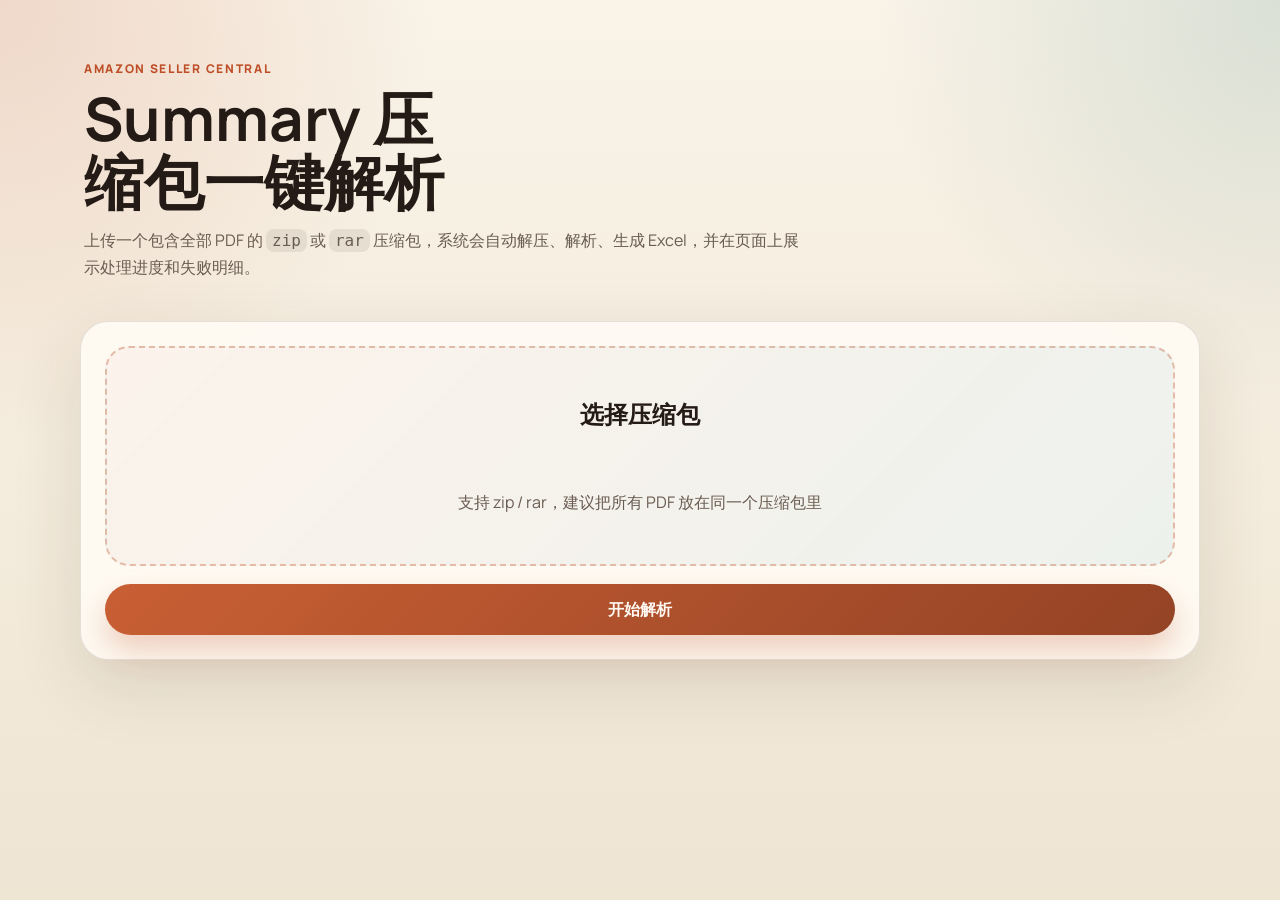
==== templates/index.html @ 21bc9cac "feat: add web upload app for amazon summary pdf" ====
<!DOCTYPE html>
<html lang="zh-CN">
<head>
  <meta charset="UTF-8">
  <meta name="viewport" content="width=device-width, initial-scale=1.0">
  <title>Amazon Summary 解析</title>
  <link rel="preconnect" href="https://fonts.googleapis.com">
  <link rel="preconnect" href="https://fonts.gstatic.com" crossorigin>
  <link href="https://fonts.googleapis.com/css2?family=Manrope:wght@400;500;700;800&display=swap" rel="stylesheet">
  <link rel="stylesheet" href="/static/style.css">
</head>
<body>
  <main class="page">
    <section class="hero">
      <p class="eyebrow">Amazon Seller Central</p>
      <h1>Summary 压缩包一键解析</h1>
      <p class="intro">上传一个包含全部 PDF 的 <code>zip</code> 或 <code>rar</code> 压缩包，系统会自动解压、解析、生成 Excel，并在页面上展示处理进度和失败明细。</p>
    </section>

    <section class="panel">
      <form id="upload-form" class="upload-form">
        <label class="upload-box" for="archive">
          <input id="archive" name="archive" type="file" accept=".zip,.rar" required>
          <span class="upload-title">选择压缩包</span>
          <span class="upload-subtitle">支持 zip / rar，建议把所有 PDF 放在同一个压缩包里</span>
        </label>
        <button id="submit-btn" class="submit-btn" type="submit">开始解析</button>
      </form>
    </section>

    <section id="status-panel" class="panel hidden">
      <div class="status-header">
        <div>
          <p class="eyebrow">处理进度</p>
          <h2 id="status-title">等待开始</h2>
          <p id="status-message" class="status-message"></p>
        </div>
        <div id="badge" class="badge">待处理</div>
      </div>

      <div class="progress-wrap">
        <div class="progress-track">
          <div id="progress-bar" class="progress-bar"></div>
        </div>
        <div id="progress-text" class="progress-text">0 / 0</div>
      </div>

      <div class="stats-grid">
        <article class="stat-card">
          <span>总文件数</span>
          <strong id="total-files">0</strong>
        </article>
        <article class="stat-card">
          <span>成功文件数</span>
          <strong id="success-count">0</strong>
        </article>
        <article class="stat-card">
          <span>失败文件数</span>
          <strong id="failure-count">0</strong>
        </article>
        <article class="stat-card">
          <span>输出数据行</span>
          <strong id="total-rows">0</strong>
        </article>
      </div>

      <div class="current-file-box">
        <span>当前文件</span>
        <strong id="current-file">-</strong>
      </div>

      <div id="download-wrap" class="download-wrap hidden">
        <a id="download-link" class="download-btn" href="#">下载 Excel</a>
      </div>
    </section>

    <section id="errors-panel" class="panel hidden">
      <div class="section-head">
        <div>
          <p class="eyebrow">失败详情</p>
          <h2>错误列表</h2>
        </div>
      </div>
      <div class="table-wrap">
        <table>
          <thead>
            <tr>
              <th>文件名</th>
              <th>阶段</th>
              <th>原因</th>
            </tr>
          </thead>
          <tbody id="errors-body"></tbody>
        </table>
      </div>
    </section>
  </main>

  <script>
    const form = document.getElementById('upload-form');
    const archiveInput = document.getElementById('archive');
    const submitBtn = document.getElementById('submit-btn');
    const statusPanel = document.getElementById('status-panel');
    const errorsPanel = document.getElementById('errors-panel');
    const statusTitle = document.getElementById('status-title');
    const statusMessage = document.getElementById('status-message');
    const badge = document.getElementById('badge');
    const progressBar = document.getElementById('progress-bar');
    const progressText = document.getElementById('progress-text');
    const totalFiles = document.getElementById('total-files');
    const successCount = document.getElementById('success-count');
    const failureCount = document.getElementById('failure-count');
    const totalRows = document.getElementById('total-rows');
    const currentFile = document.getElementById('current-file');
    const errorsBody = document.getElementById('errors-body');
    const downloadWrap = document.getElementById('download-wrap');
    const downloadLink = document.getElementById('download-link');

    let timer = null;

    function setBadge(stage) {
      const stageMap = {
        queued: ['待处理', 'queued'],
        extracting: ['解压中', 'extracting'],
        processing: ['解析中', 'processing'],
        completed: ['已完成', 'completed'],
        failed: ['失败', 'failed'],
      };
      const [text, cls] = stageMap[stage] || ['处理中', 'processing'];
      badge.textContent = text;
      badge.className = `badge ${cls}`;
    }

    function renderErrors(errors) {
      if (!errors || errors.length === 0) {
        errorsPanel.classList.add('hidden');
        errorsBody.innerHTML = '';
        return;
      }

      errorsPanel.classList.remove('hidden');
      errorsBody.innerHTML = errors.map(item => `
        <tr>
          <td>${item['文件名'] || '-'}</td>
          <td>${item['阶段'] || '-'}</td>
          <td>${item['原因'] || '-'}</td>
        </tr>
      `).join('');
    }

    function renderJob(job) {
      statusPanel.classList.remove('hidden');
      statusTitle.textContent = {
        queued: '任务已创建',
        extracting: '正在解压压缩包',
        processing: '正在解析 PDF',
        completed: '解析完成',
        failed: '任务失败',
      }[job.stage] || '处理中';
      statusMessage.textContent = job.message || '';
      setBadge(job.stage);

      const processed = job.processed_files || 0;
      const total = job.total_files || 0;
      const percent = total > 0 ? Math.round((processed / total) * 100) : (job.stage === 'completed' ? 100 : 0);
      progressBar.style.width = `${percent}%`;
      progressText.textContent = `${processed} / ${total}`;
      totalFiles.textContent = total;
      successCount.textContent = job.success_count || 0;
      failureCount.textContent = job.failure_count || 0;
      totalRows.textContent = job.total_rows || 0;
      currentFile.textContent = job.current_file || '-';

      renderErrors(job.errors || []);

      if (job.stage === 'completed' && job.download_url) {
        downloadWrap.classList.remove('hidden');
        downloadLink.href = job.download_url;
      } else {
        downloadWrap.classList.add('hidden');
      }
    }

    async function pollJob(jobId) {
      if (timer) {
        clearTimeout(timer);
      }

      try {
        const response = await fetch(`/api/jobs/${jobId}`);
        const job = await response.json();
        if (!response.ok) {
          throw new Error(job.error || '获取任务状态失败');
        }

        renderJob(job);

        if (job.stage !== 'completed' && job.stage !== 'failed') {
          timer = setTimeout(() => pollJob(jobId), 1000);
        } else {
          submitBtn.disabled = false;
        }
      } catch (error) {
        statusPanel.classList.remove('hidden');
        statusTitle.textContent = '状态获取失败';
        statusMessage.textContent = error.message;
        setBadge('failed');
        submitBtn.disabled = false;
      }
    }

    form.addEventListener('submit', async (event) => {
      event.preventDefault();

      if (!archiveInput.files.length) {
        alert('请先选择压缩包');
        return;
      }

      submitBtn.disabled = true;
      downloadWrap.classList.add('hidden');
      errorsPanel.classList.add('hidden');
      errorsBody.innerHTML = '';
      renderJob({
        stage: 'queued',
        message: '文件上传中',
        total_files: 0,
        processed_files: 0,
        success_count: 0,
        failure_count: 0,
        total_rows: 0,
        current_file: '',
        errors: [],
      });

      const formData = new FormData();
      formData.append('archive', archiveInput.files[0]);

      try {
        const response = await fetch('/api/jobs', {
          method: 'POST',
          body: formData,
        });
        const payload = await response.json();
        if (!response.ok) {
          throw new Error(payload.error || '上传失败');
        }
        pollJob(payload.job_id);
      } catch (error) {
        submitBtn.disabled = false;
        statusTitle.textContent = '上传失败';
        statusMessage.textContent = error.message;
        setBadge('failed');
      }
    });
  </script>
</body>
</html>
---- static/style.css ----
:root {
  --bg: #f5efe4;
  --panel: rgba(255, 252, 245, 0.88);
  --panel-border: rgba(43, 37, 32, 0.12);
  --text: #241b16;
  --muted: #6a5c52;
  --accent: #bf4f28;
  --accent-2: #1d6b63;
  --danger: #ad2f45;
  --shadow: 0 24px 70px rgba(56, 38, 28, 0.12);
}

* {
  box-sizing: border-box;
}

body {
  margin: 0;
  min-height: 100vh;
  font-family: "Manrope", sans-serif;
  color: var(--text);
  background:
    radial-gradient(circle at top left, rgba(191, 79, 40, 0.16), transparent 28%),
    radial-gradient(circle at top right, rgba(29, 107, 99, 0.14), transparent 26%),
    linear-gradient(180deg, #f9f3e8 0%, #efe5d3 100%);
}

.page {
  width: min(1120px, calc(100% - 32px));
  margin: 0 auto;
  padding: 48px 0 64px;
}

.hero {
  padding: 12px 4px 22px;
}

.eyebrow {
  margin: 0 0 10px;
  color: var(--accent);
  font-size: 12px;
  font-weight: 800;
  letter-spacing: 0.14em;
  text-transform: uppercase;
}

h1,
h2 {
  margin: 0;
  line-height: 1.05;
}

h1 {
  font-size: clamp(34px, 5vw, 60px);
  max-width: 10ch;
}

h2 {
  font-size: clamp(26px, 3vw, 34px);
}

.intro,
.status-message {
  max-width: 720px;
  margin: 14px 0 0;
  color: var(--muted);
  font-size: 16px;
  line-height: 1.7;
}

.panel {
  margin-top: 18px;
  padding: 24px;
  border: 1px solid var(--panel-border);
  border-radius: 28px;
  background: var(--panel);
  backdrop-filter: blur(12px);
  box-shadow: var(--shadow);
}

.upload-form {
  display: grid;
  gap: 18px;
}

.upload-box {
  display: grid;
  place-items: center;
  min-height: 220px;
  padding: 24px;
  border: 2px dashed rgba(191, 79, 40, 0.34);
  border-radius: 24px;
  background:
    linear-gradient(135deg, rgba(191, 79, 40, 0.06), rgba(29, 107, 99, 0.08)),
    #fffdf8;
  text-align: center;
  cursor: pointer;
  transition: transform 0.2s ease, border-color 0.2s ease;
}

.upload-box:hover {
  transform: translateY(-2px);
  border-color: rgba(191, 79, 40, 0.7);
}

.upload-box input {
  display: none;
}

.upload-title {
  display: block;
  font-size: 24px;
  font-weight: 800;
}

.upload-subtitle {
  display: block;
  margin-top: 10px;
  max-width: 420px;
  color: var(--muted);
  line-height: 1.6;
}

.submit-btn,
.download-btn {
  appearance: none;
  border: 0;
  border-radius: 999px;
  padding: 14px 22px;
  font: inherit;
  font-weight: 800;
  text-decoration: none;
  color: #fff9f4;
  background: linear-gradient(135deg, #c95f34, #944325);
  box-shadow: 0 16px 30px rgba(191, 79, 40, 0.25);
  cursor: pointer;
  transition: transform 0.2s ease, opacity 0.2s ease;
}

.submit-btn:hover,
.download-btn:hover {
  transform: translateY(-1px);
}

.submit-btn:disabled {
  opacity: 0.55;
  cursor: not-allowed;
}

.status-header,
.section-head {
  display: flex;
  align-items: flex-start;
  justify-content: space-between;
  gap: 16px;
}

.badge {
  padding: 9px 14px;
  border-radius: 999px;
  font-size: 13px;
  font-weight: 800;
  background: rgba(36, 27, 22, 0.08);
}

.badge.extracting,
.badge.processing {
  color: #794111;
  background: rgba(214, 161, 79, 0.18);
}

.badge.completed {
  color: #18554f;
  background: rgba(29, 107, 99, 0.16);
}

.badge.failed {
  color: #8d2439;
  background: rgba(173, 47, 69, 0.14);
}

.progress-wrap {
  margin-top: 20px;
}

.progress-track {
  overflow: hidden;
  height: 14px;
  border-radius: 999px;
  background: rgba(36, 27, 22, 0.08);
}

.progress-bar {
  width: 0;
  height: 100%;
  border-radius: inherit;
  background: linear-gradient(90deg, #bf4f28, #1d6b63);
  transition: width 0.35s ease;
}

.progress-text {
  margin-top: 10px;
  color: var(--muted);
  font-weight: 700;
}

.stats-grid {
  display: grid;
  grid-template-columns: repeat(4, minmax(0, 1fr));
  gap: 14px;
  margin-top: 22px;
}

.stat-card,
.current-file-box {
  padding: 18px;
  border-radius: 20px;
  background: rgba(255, 255, 255, 0.68);
  border: 1px solid rgba(43, 37, 32, 0.08);
}

.stat-card span,
.current-file-box span {
  display: block;
  color: var(--muted);
  font-size: 14px;
}

.stat-card strong,
.current-file-box strong {
  display: block;
  margin-top: 8px;
  font-size: 26px;
  line-height: 1.2;
}

.current-file-box {
  margin-top: 14px;
}

.download-wrap {
  margin-top: 22px;
}

.table-wrap {
  overflow: auto;
  margin-top: 18px;
  border-radius: 20px;
  border: 1px solid rgba(43, 37, 32, 0.08);
  background: rgba(255, 255, 255, 0.72);
}

table {
  width: 100%;
  border-collapse: collapse;
}

th,
td {
  padding: 14px 16px;
  text-align: left;
  border-bottom: 1px solid rgba(43, 37, 32, 0.08);
  vertical-align: top;
}

th {
  font-size: 13px;
  color: var(--muted);
  letter-spacing: 0.04em;
  text-transform: uppercase;
}

td {
  line-height: 1.6;
}

.hidden {
  display: none;
}

code {
  padding: 2px 6px;
  border-radius: 8px;
  background: rgba(36, 27, 22, 0.08);
}

@media (max-width: 860px) {
  .stats-grid {
    grid-template-columns: repeat(2, minmax(0, 1fr));
  }
}

@media (max-width: 640px) {
  .page {
    width: min(100% - 20px, 1120px);
    padding-top: 28px;
  }

  .panel {
    padding: 18px;
    border-radius: 22px;
  }

  .status-header,
  .section-head {
    flex-direction: column;
  }

  .stats-grid {
    grid-template-columns: 1fr;
  }
}
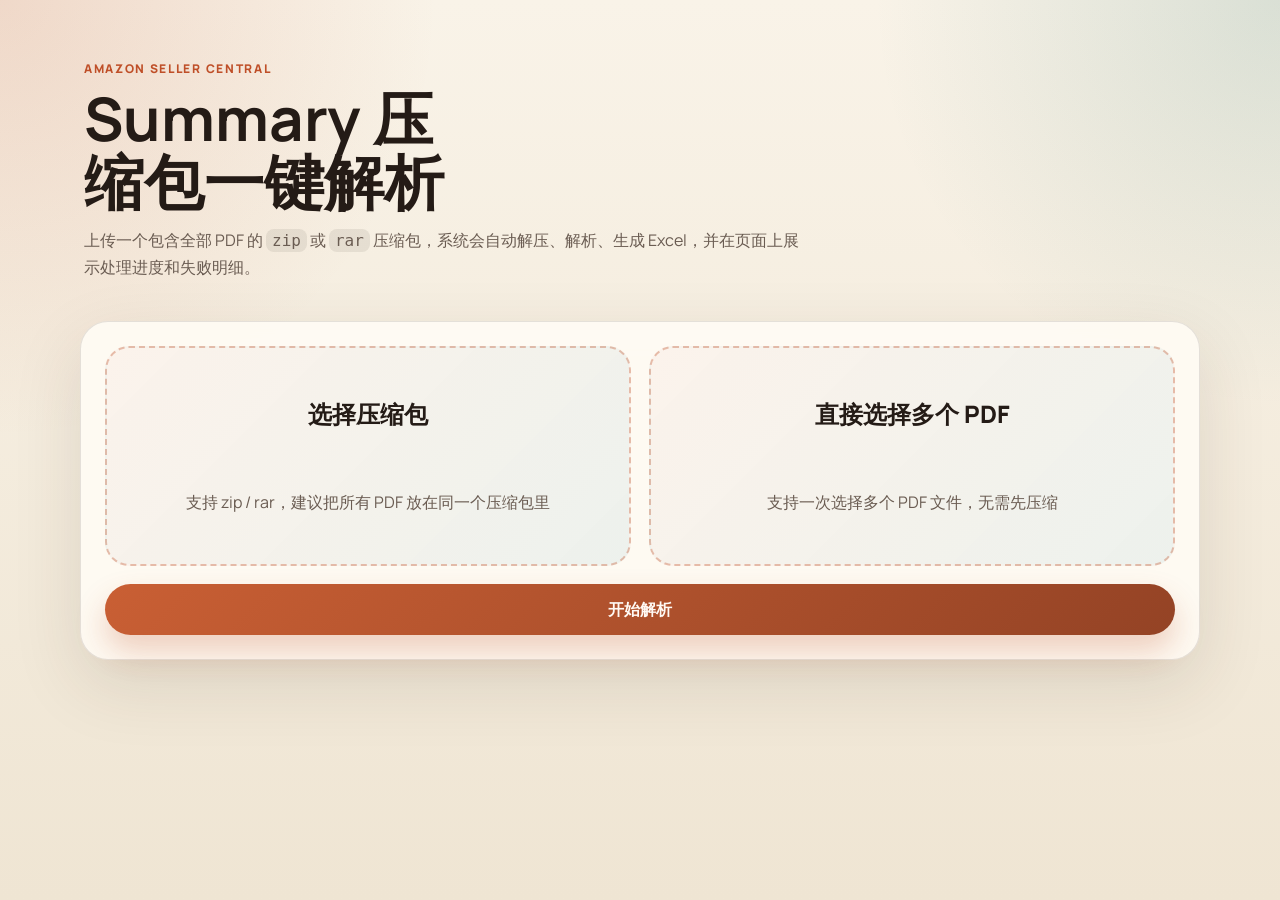
==== commit 9829f949: "feat: support multi-pdf direct uploads" ====
--- a/templates/index.html
+++ b/templates/index.html
@@ -19,11 +19,30 @@
 
     <section class="panel">
       <form id="upload-form" class="upload-form">
-        <label class="upload-box" for="archive">
-          <input id="archive" name="archive" type="file" accept=".zip,.rar" required>
-          <span class="upload-title">选择压缩包</span>
-          <span class="upload-subtitle">支持 zip / rar，建议把所有 PDF 放在同一个压缩包里</span>
-        </label>
+        <div class="upload-grid">
+          <label id="upload-box" class="upload-box" for="archive">
+            <input id="archive" name="archive" type="file" accept=".zip,.rar">
+            <span id="upload-title" class="upload-title">选择压缩包</span>
+            <span id="upload-subtitle" class="upload-subtitle">支持 zip / rar，建议把所有 PDF 放在同一个压缩包里</span>
+          </label>
+
+          <label id="pdf-upload-box" class="upload-box" for="pdf-files">
+            <input id="pdf-files" name="pdf_files" type="file" accept=".pdf" multiple>
+            <span id="pdf-upload-title" class="upload-title">直接选择多个 PDF</span>
+            <span id="pdf-upload-subtitle" class="upload-subtitle">支持一次选择多个 PDF 文件，无需先压缩</span>
+          </label>
+        </div>
+
+        <div id="selected-file" class="selected-file hidden">
+          <span>已选择压缩包</span>
+          <strong id="selected-file-name">-</strong>
+          <small id="selected-file-meta">-</small>
+        </div>
+        <div id="selected-pdfs" class="selected-file hidden">
+          <span>已选择 PDF 文件</span>
+          <strong id="selected-pdfs-name">-</strong>
+          <small id="selected-pdfs-meta">-</small>
+        </div>
         <button id="submit-btn" class="submit-btn" type="submit">开始解析</button>
       </form>
     </section>
@@ -59,9 +78,17 @@
           <strong id="failure-count">0</strong>
         </article>
         <article class="stat-card">
+          <span>已跳过文件数</span>
+          <strong id="skipped-count">0</strong>
+        </article>
+        <article class="stat-card">
           <span>输出数据行</span>
           <strong id="total-rows">0</strong>
         </article>
+      </div>
+
+      <div class="scope-note">
+        `MX` 和 `BR` 站点数据不在当前统计范围内，系统会自动跳过，不计入失败。
       </div>
 
       <div class="current-file-box">
@@ -94,12 +121,35 @@
         </table>
       </div>
     </section>
+
+    <section id="history-panel" class="panel hidden">
+      <div class="section-head">
+        <div>
+          <p class="eyebrow">最近任务</p>
+          <h2>任务历史</h2>
+        </div>
+      </div>
+      <div id="history-list" class="history-list"></div>
+    </section>
   </main>
 
   <script>
     const form = document.getElementById('upload-form');
     const archiveInput = document.getElementById('archive');
+    const pdfFilesInput = document.getElementById('pdf-files');
+    const uploadBox = document.getElementById('upload-box');
+    const uploadTitle = document.getElementById('upload-title');
+    const uploadSubtitle = document.getElementById('upload-subtitle');
+    const pdfUploadBox = document.getElementById('pdf-upload-box');
+    const pdfUploadTitle = document.getElementById('pdf-upload-title');
+    const pdfUploadSubtitle = document.getElementById('pdf-upload-subtitle');
     const submitBtn = document.getElementById('submit-btn');
+    const selectedFile = document.getElementById('selected-file');
+    const selectedFileName = document.getElementById('selected-file-name');
+    const selectedFileMeta = document.getElementById('selected-file-meta');
+    const selectedPdfs = document.getElementById('selected-pdfs');
+    const selectedPdfsName = document.getElementById('selected-pdfs-name');
+    const selectedPdfsMeta = document.getElementById('selected-pdfs-meta');
     const statusPanel = document.getElementById('status-panel');
     const errorsPanel = document.getElementById('errors-panel');
     const statusTitle = document.getElementById('status-title');
@@ -110,13 +160,103 @@
     const totalFiles = document.getElementById('total-files');
     const successCount = document.getElementById('success-count');
     const failureCount = document.getElementById('failure-count');
+    const skippedCount = document.getElementById('skipped-count');
     const totalRows = document.getElementById('total-rows');
     const currentFile = document.getElementById('current-file');
     const errorsBody = document.getElementById('errors-body');
     const downloadWrap = document.getElementById('download-wrap');
     const downloadLink = document.getElementById('download-link');
+    const historyPanel = document.getElementById('history-panel');
+    const historyList = document.getElementById('history-list');
+    const JOB_STORAGE_KEY = 'summaryAmazonPdfCurrentJobId';
 
     let timer = null;
+    let currentJobId = null;
+
+    function formatSize(size) {
+      if (!size && size !== 0) return '-';
+      if (size < 1024) return `${size} B`;
+      if (size < 1024 * 1024) return `${(size / 1024).toFixed(1)} KB`;
+      if (size < 1024 * 1024 * 1024) return `${(size / 1024 / 1024).toFixed(1)} MB`;
+      return `${(size / 1024 / 1024 / 1024).toFixed(1)} GB`;
+    }
+
+    function renderSelectedFile(file) {
+      if (!file) {
+        selectedFile.classList.add('hidden');
+        uploadBox.classList.remove('has-file');
+        uploadTitle.textContent = '选择压缩包';
+        uploadSubtitle.textContent = '支持 zip / rar，建议把所有 PDF 放在同一个压缩包里';
+        return;
+      }
+
+      selectedFile.classList.remove('hidden');
+      uploadBox.classList.add('has-file');
+      uploadTitle.textContent = '压缩包已选中';
+      uploadSubtitle.textContent = '确认无误后点击下方“开始解析”即可上传处理';
+      selectedFileName.textContent = file.name;
+      selectedFileMeta.textContent = `${formatSize(file.size)} · ${file.type || 'archive file'}`;
+    }
+
+    function renderSelectedPdfs(files) {
+      if (!files || files.length === 0) {
+        selectedPdfs.classList.add('hidden');
+        pdfUploadBox.classList.remove('has-file');
+        pdfUploadTitle.textContent = '直接选择多个 PDF';
+        pdfUploadSubtitle.textContent = '支持一次选择多个 PDF 文件，无需先压缩';
+        return;
+      }
+
+      const totalSize = files.reduce((sum, file) => sum + (file.size || 0), 0);
+      selectedPdfs.classList.remove('hidden');
+      pdfUploadBox.classList.add('has-file');
+      pdfUploadTitle.textContent = 'PDF 文件已选中';
+      pdfUploadSubtitle.textContent = '确认无误后点击下方“开始解析”即可上传处理';
+      selectedPdfsName.textContent = `共 ${files.length} 个 PDF 文件`;
+      selectedPdfsMeta.textContent = `${formatSize(totalSize)} · ${files.slice(0, 3).map(file => file.name).join('，')}${files.length > 3 ? ' 等' : ''}`;
+    }
+
+    function saveCurrentJobId(jobId) {
+      currentJobId = jobId || null;
+      if (jobId) {
+        localStorage.setItem(JOB_STORAGE_KEY, jobId);
+        const url = new URL(window.location.href);
+        url.searchParams.set('job', jobId);
+        window.history.replaceState({}, '', url);
+      } else {
+        localStorage.removeItem(JOB_STORAGE_KEY);
+        const url = new URL(window.location.href);
+        url.searchParams.delete('job');
+        window.history.replaceState({}, '', url);
+      }
+    }
+
+    function loadSavedJobId() {
+      const url = new URL(window.location.href);
+      return url.searchParams.get('job') || localStorage.getItem(JOB_STORAGE_KEY) || '';
+    }
+
+    async function findLatestServerJob() {
+      try {
+        const response = await fetch('/api/jobs?limit=10');
+        const payload = await response.json();
+        if (!response.ok) {
+          return '';
+        }
+
+        const jobs = payload.jobs || [];
+        const activeJob = jobs.find(job => job.stage !== 'completed' && job.stage !== 'failed');
+        if (activeJob) {
+          return activeJob.job_id;
+        }
+        if (jobs.length > 0) {
+          return jobs[0].job_id;
+        }
+        return '';
+      } catch (error) {
+        return '';
+      }
+    }
 
     function setBadge(stage) {
       const stageMap = {
@@ -148,6 +288,78 @@
       `).join('');
     }
 
+    function formatTime(timestamp) {
+      if (!timestamp) return '-';
+      try {
+        return new Date(timestamp * 1000).toLocaleString('zh-CN', { hour12: false });
+      } catch (error) {
+        return '-';
+      }
+    }
+
+    function renderHistory(jobs) {
+      if (!jobs || jobs.length === 0) {
+        historyPanel.classList.add('hidden');
+        historyList.innerHTML = '';
+        return;
+      }
+
+      historyPanel.classList.remove('hidden');
+      historyList.innerHTML = jobs.map(job => {
+        const active = currentJobId === job.job_id ? 'active' : '';
+        return `
+          <button class="history-item ${active}" type="button" data-job-id="${job.job_id}">
+            <div class="history-main">
+              <strong>${job.filename || job.job_id}</strong>
+              <span>${formatTime(job.created_at)}</span>
+            </div>
+            <div class="history-meta">
+              <span>状态：${job.stage || '-'}</span>
+              <span>成功：${job.success_count || 0}</span>
+              <span>失败：${job.failure_count || 0}</span>
+              <span>跳过：${job.skipped_count || 0}</span>
+            </div>
+          </button>
+        `;
+      }).join('');
+
+      historyList.querySelectorAll('[data-job-id]').forEach((item) => {
+        item.addEventListener('click', () => {
+          const jobId = item.getAttribute('data-job-id');
+          if (!jobId) return;
+          submitBtn.disabled = true;
+          renderJob({
+            stage: 'queued',
+            message: '正在打开所选任务',
+            total_files: 0,
+            processed_files: 0,
+            success_count: 0,
+            failure_count: 0,
+            skipped_count: 0,
+            total_rows: 0,
+            current_file: '',
+            errors: [],
+          });
+          pollJob(jobId);
+        });
+      });
+    }
+
+    async function refreshHistory() {
+      try {
+        const response = await fetch('/api/jobs?limit=8');
+        const payload = await response.json();
+        if (!response.ok) {
+          return [];
+        }
+        const jobs = payload.jobs || [];
+        renderHistory(jobs);
+        return jobs;
+      } catch (error) {
+        return [];
+      }
+    }
+
     function renderJob(job) {
       statusPanel.classList.remove('hidden');
       statusTitle.textContent = {
@@ -168,6 +380,7 @@
       totalFiles.textContent = total;
       successCount.textContent = job.success_count || 0;
       failureCount.textContent = job.failure_count || 0;
+      skippedCount.textContent = job.skipped_count || 0;
       totalRows.textContent = job.total_rows || 0;
       currentFile.textContent = job.current_file || '-';
 
@@ -186,6 +399,8 @@
         clearTimeout(timer);
       }
 
+      saveCurrentJobId(jobId);
+
       try {
         const response = await fetch(`/api/jobs/${jobId}`);
         const job = await response.json();
@@ -194,11 +409,13 @@
         }
 
         renderJob(job);
+        refreshHistory();
 
         if (job.stage !== 'completed' && job.stage !== 'failed') {
           timer = setTimeout(() => pollJob(jobId), 1000);
         } else {
           submitBtn.disabled = false;
+          saveCurrentJobId(jobId);
         }
       } catch (error) {
         statusPanel.classList.remove('hidden');
@@ -206,14 +423,35 @@
         statusMessage.textContent = error.message;
         setBadge('failed');
         submitBtn.disabled = false;
-      }
-    }
+        if (String(error.message || '').includes('任务不存在')) {
+          saveCurrentJobId('');
+        }
+      }
+    }
+
+    archiveInput.addEventListener('change', () => {
+      const file = archiveInput.files && archiveInput.files[0];
+      if (file) {
+        pdfFilesInput.value = '';
+        renderSelectedPdfs([]);
+      }
+      renderSelectedFile(file || null);
+    });
+
+    pdfFilesInput.addEventListener('change', () => {
+      const files = Array.from(pdfFilesInput.files || []);
+      if (files.length > 0) {
+        archiveInput.value = '';
+        renderSelectedFile(null);
+      }
+      renderSelectedPdfs(files);
+    });
 
     form.addEventListener('submit', async (event) => {
       event.preventDefault();
 
-      if (!archiveInput.files.length) {
-        alert('请先选择压缩包');
+      if (!archiveInput.files.length && !(pdfFilesInput.files && pdfFilesInput.files.length)) {
+        alert('请先选择 zip/rar 压缩包，或直接选择多个 PDF 文件');
         return;
       }
 
@@ -228,13 +466,20 @@
         processed_files: 0,
         success_count: 0,
         failure_count: 0,
+        skipped_count: 0,
         total_rows: 0,
         current_file: '',
         errors: [],
       });
 
       const formData = new FormData();
-      formData.append('archive', archiveInput.files[0]);
+      if (archiveInput.files.length) {
+        formData.append('archive', archiveInput.files[0]);
+      } else {
+        Array.from(pdfFilesInput.files || []).forEach((file) => {
+          formData.append('pdf_files', file);
+        });
+      }
 
       try {
         const response = await fetch('/api/jobs', {
@@ -245,6 +490,8 @@
         if (!response.ok) {
           throw new Error(payload.error || '上传失败');
         }
+        saveCurrentJobId(payload.job_id);
+        refreshHistory();
         pollJob(payload.job_id);
       } catch (error) {
         submitBtn.disabled = false;
@@ -253,6 +500,35 @@
         setBadge('failed');
       }
     });
+
+    window.addEventListener('load', async () => {
+      const jobs = await refreshHistory();
+      let savedJobId = loadSavedJobId();
+      if (!savedJobId) {
+        savedJobId = (jobs.find(job => job.stage !== 'completed' && job.stage !== 'failed') || jobs[0] || {}).job_id || '';
+      }
+      if (!savedJobId) {
+        savedJobId = await findLatestServerJob();
+      }
+      if (!savedJobId) {
+        return;
+      }
+
+      submitBtn.disabled = true;
+      renderJob({
+        stage: 'queued',
+        message: '正在恢复最近任务状态',
+        total_files: 0,
+        processed_files: 0,
+        success_count: 0,
+        failure_count: 0,
+        skipped_count: 0,
+        total_rows: 0,
+        current_file: '',
+        errors: [],
+      });
+      pollJob(savedJobId);
+    });
   </script>
 </body>
 </html>
--- a/static/style.css
+++ b/static/style.css
@@ -80,6 +80,12 @@
 
 .upload-form {
   display: grid;
+  gap: 18px;
+}
+
+.upload-grid {
+  display: grid;
+  grid-template-columns: repeat(2, minmax(0, 1fr));
   gap: 18px;
 }
 
@@ -103,6 +109,13 @@
   border-color: rgba(191, 79, 40, 0.7);
 }
 
+.upload-box.has-file {
+  border-color: rgba(29, 107, 99, 0.6);
+  background:
+    linear-gradient(135deg, rgba(29, 107, 99, 0.12), rgba(191, 79, 40, 0.08)),
+    #fffdf8;
+}
+
 .upload-box input {
   display: none;
 }
@@ -119,6 +132,34 @@
   max-width: 420px;
   color: var(--muted);
   line-height: 1.6;
+}
+
+.selected-file {
+  padding: 16px 18px;
+  border-radius: 18px;
+  border: 1px solid rgba(29, 107, 99, 0.16);
+  background: rgba(29, 107, 99, 0.08);
+}
+
+.selected-file span {
+  display: block;
+  color: var(--muted);
+  font-size: 13px;
+}
+
+.selected-file strong {
+  display: block;
+  margin-top: 6px;
+  font-size: 18px;
+  line-height: 1.4;
+  word-break: break-word;
+}
+
+.selected-file small {
+  display: block;
+  margin-top: 4px;
+  color: var(--muted);
+  font-size: 13px;
 }
 
 .submit-btn,
@@ -238,6 +279,16 @@
   margin-top: 14px;
 }
 
+.scope-note {
+  margin-top: 14px;
+  padding: 14px 16px;
+  border-radius: 16px;
+  border: 1px solid rgba(29, 107, 99, 0.14);
+  background: rgba(29, 107, 99, 0.08);
+  color: var(--muted);
+  line-height: 1.6;
+}
+
 .download-wrap {
   margin-top: 22px;
 }
@@ -250,6 +301,56 @@
   background: rgba(255, 255, 255, 0.72);
 }
 
+.history-list {
+  display: grid;
+  gap: 12px;
+  margin-top: 18px;
+}
+
+.history-item {
+  width: 100%;
+  padding: 16px 18px;
+  border: 1px solid rgba(43, 37, 32, 0.08);
+  border-radius: 18px;
+  background: rgba(255, 255, 255, 0.76);
+  text-align: left;
+  cursor: pointer;
+  transition: transform 0.2s ease, border-color 0.2s ease;
+}
+
+.history-item:hover {
+  transform: translateY(-1px);
+  border-color: rgba(29, 107, 99, 0.35);
+}
+
+.history-item.active {
+  border-color: rgba(191, 79, 40, 0.45);
+  background: rgba(191, 79, 40, 0.08);
+}
+
+.history-main,
+.history-meta {
+  display: flex;
+  align-items: center;
+  justify-content: space-between;
+  gap: 12px;
+  flex-wrap: wrap;
+}
+
+.history-main strong {
+  font-size: 16px;
+}
+
+.history-main span,
+.history-meta span {
+  color: var(--muted);
+  font-size: 13px;
+}
+
+.history-meta {
+  margin-top: 8px;
+}
+
 table {
   width: 100%;
   border-collapse: collapse;
@@ -288,6 +389,10 @@
   .stats-grid {
     grid-template-columns: repeat(2, minmax(0, 1fr));
   }
+
+  .upload-grid {
+    grid-template-columns: 1fr;
+  }
 }
 
 @media (max-width: 640px) {
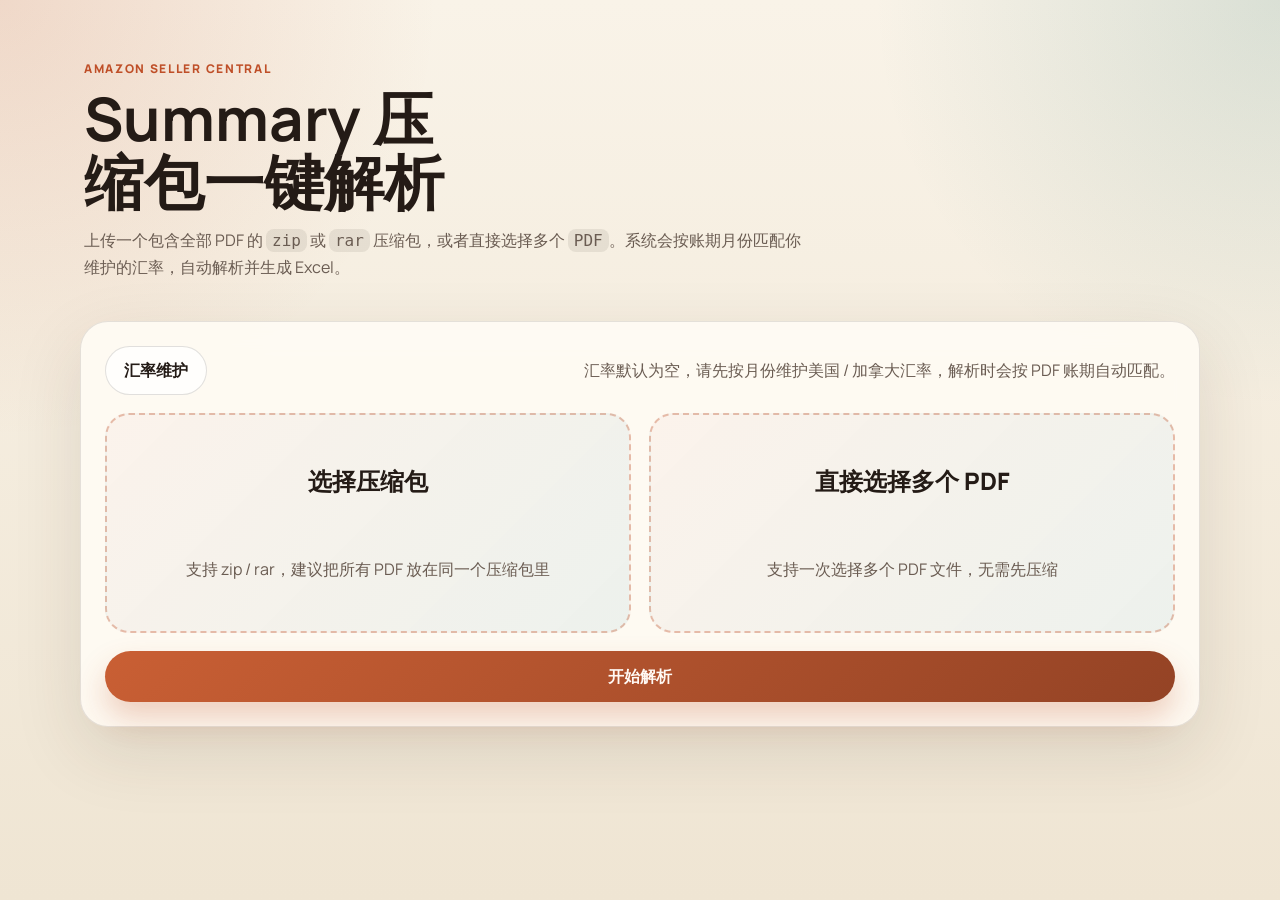
==== commit 1750cb29: "feat: add monthly exchange rate management" ====
--- a/templates/index.html
+++ b/templates/index.html
@@ -14,11 +14,34 @@
     <section class="hero">
       <p class="eyebrow">Amazon Seller Central</p>
       <h1>Summary 压缩包一键解析</h1>
-      <p class="intro">上传一个包含全部 PDF 的 <code>zip</code> 或 <code>rar</code> 压缩包，系统会自动解压、解析、生成 Excel，并在页面上展示处理进度和失败明细。</p>
+      <p class="intro">上传一个包含全部 PDF 的 <code>zip</code> 或 <code>rar</code> 压缩包，或者直接选择多个 <code>PDF</code>。系统会按账期月份匹配你维护的汇率，自动解析并生成 Excel。</p>
     </section>
 
     <section class="panel">
       <form id="upload-form" class="upload-form">
+        <div class="toolbar">
+          <button id="rates-toggle-btn" class="ghost-btn" type="button">汇率维护</button>
+          <p class="toolbar-note">汇率默认为空，请先按月份维护美国 / 加拿大汇率，解析时会按 PDF 账期自动匹配。</p>
+        </div>
+
+        <section id="rates-panel" class="rates-panel hidden">
+          <div class="section-head">
+            <div>
+              <p class="eyebrow">汇率配置</p>
+              <h2>按月份维护</h2>
+            </div>
+          </div>
+          <div class="rates-help">
+            每条配置对应一个月份和一个站点。系统会根据 PDF 识别出的账期月份，自动匹配对应汇率。
+          </div>
+          <div id="rates-list" class="rates-list"></div>
+          <div class="rates-actions">
+            <button id="add-rate-row-btn" class="ghost-btn" type="button">新增一行</button>
+            <button id="save-rates-btn" class="submit-btn secondary" type="button">同步汇率</button>
+          </div>
+          <p id="rates-status" class="rates-status"></p>
+        </section>
+
         <div class="upload-grid">
           <label id="upload-box" class="upload-box" for="archive">
             <input id="archive" name="archive" type="file" accept=".zip,.rar">
@@ -143,6 +166,12 @@
     const pdfUploadBox = document.getElementById('pdf-upload-box');
     const pdfUploadTitle = document.getElementById('pdf-upload-title');
     const pdfUploadSubtitle = document.getElementById('pdf-upload-subtitle');
+    const ratesToggleBtn = document.getElementById('rates-toggle-btn');
+    const ratesPanel = document.getElementById('rates-panel');
+    const ratesList = document.getElementById('rates-list');
+    const addRateRowBtn = document.getElementById('add-rate-row-btn');
+    const saveRatesBtn = document.getElementById('save-rates-btn');
+    const ratesStatus = document.getElementById('rates-status');
     const submitBtn = document.getElementById('submit-btn');
     const selectedFile = document.getElementById('selected-file');
     const selectedFileName = document.getElementById('selected-file-name');
@@ -169,9 +198,106 @@
     const historyPanel = document.getElementById('history-panel');
     const historyList = document.getElementById('history-list');
     const JOB_STORAGE_KEY = 'summaryAmazonPdfCurrentJobId';
+    const RATE_COUNTRIES = ['美国', '加拿大'];
 
     let timer = null;
     let currentJobId = null;
+    let exchangeRatesLoaded = false;
+
+    function createRateRow(entry = {}) {
+      const row = document.createElement('div');
+      row.className = 'rate-row';
+      row.innerHTML = `
+        <label>
+          <span>月份</span>
+          <input type="month" class="rate-month" value="${entry.month || ''}">
+        </label>
+        <label>
+          <span>站点</span>
+          <select class="rate-country">
+            <option value="">请选择站点</option>
+            ${RATE_COUNTRIES.map(country => `<option value="${country}" ${entry.country === country ? 'selected' : ''}>${country}</option>`).join('')}
+          </select>
+        </label>
+        <label>
+          <span>汇率</span>
+          <input type="number" class="rate-value" value="${entry.rate ?? ''}" step="0.000001" min="0" placeholder="例如 7.1234">
+        </label>
+        <button type="button" class="rate-remove-btn">删除</button>
+      `;
+      row.querySelector('.rate-remove-btn').addEventListener('click', () => {
+        row.remove();
+        if (!ratesList.children.length) {
+          ratesList.appendChild(createRateRow());
+        }
+      });
+      return row;
+    }
+
+    function renderRateRows(entries) {
+      ratesList.innerHTML = '';
+      if (!entries || entries.length === 0) {
+        ratesList.appendChild(createRateRow());
+        return;
+      }
+      entries.forEach((entry) => ratesList.appendChild(createRateRow(entry)));
+    }
+
+    function collectRateRows() {
+      return Array.from(ratesList.querySelectorAll('.rate-row')).map((row) => ({
+        month: row.querySelector('.rate-month').value,
+        country: row.querySelector('.rate-country').value,
+        rate: row.querySelector('.rate-value').value,
+      }));
+    }
+
+    function setRatesStatus(message = '', type = '') {
+      ratesStatus.textContent = message;
+      ratesStatus.className = `rates-status${type ? ` ${type}` : ''}`;
+    }
+
+    async function loadExchangeRates() {
+      try {
+        const response = await fetch('/api/exchange-rates');
+        const payload = await response.json();
+        if (!response.ok) {
+          throw new Error(payload.error || '获取汇率失败');
+        }
+        renderRateRows(payload.rates || []);
+        exchangeRatesLoaded = true;
+        setRatesStatus(payload.rates && payload.rates.length ? '已加载当前汇率配置' : '当前还没有维护汇率，请先填写后同步');
+      } catch (error) {
+        renderRateRows([]);
+        setRatesStatus(error.message, 'error');
+      }
+    }
+
+    async function saveExchangeRates() {
+      saveRatesBtn.disabled = true;
+      setRatesStatus('正在同步汇率...');
+      try {
+        const response = await fetch('/api/exchange-rates', {
+          method: 'POST',
+          headers: {
+            'Content-Type': 'application/json',
+          },
+          body: JSON.stringify({
+            rates: collectRateRows(),
+          }),
+        });
+        const payload = await response.json();
+        if (!response.ok) {
+          throw new Error(payload.error || '同步失败');
+        }
+        renderRateRows(payload.rates || []);
+        exchangeRatesLoaded = true;
+        setRatesStatus(`已同步 ${payload.rates ? payload.rates.length : 0} 条汇率配置`, 'success');
+      } catch (error) {
+        setRatesStatus(error.message, 'error');
+      } finally {
+        saveRatesBtn.disabled = false;
+      }
+    }
 
     function formatSize(size) {
       if (!size && size !== 0) return '-';
@@ -447,6 +573,19 @@
       renderSelectedPdfs(files);
     });
 
+    ratesToggleBtn.addEventListener('click', async () => {
+      ratesPanel.classList.toggle('hidden');
+      if (!ratesPanel.classList.contains('hidden') && !exchangeRatesLoaded) {
+        await loadExchangeRates();
+      }
+    });
+
+    addRateRowBtn.addEventListener('click', () => {
+      ratesList.appendChild(createRateRow());
+    });
+
+    saveRatesBtn.addEventListener('click', saveExchangeRates);
+
     form.addEventListener('submit', async (event) => {
       event.preventDefault();
 
@@ -502,6 +641,7 @@
     });
 
     window.addEventListener('load', async () => {
+      await loadExchangeRates();
       const jobs = await refreshHistory();
       let savedJobId = loadSavedJobId();
       if (!savedJobId) {
--- a/static/style.css
+++ b/static/style.css
@@ -81,6 +81,95 @@
 .upload-form {
   display: grid;
   gap: 18px;
+}
+
+.toolbar,
+.rates-actions {
+  display: flex;
+  align-items: center;
+  justify-content: space-between;
+  gap: 14px;
+  flex-wrap: wrap;
+}
+
+.toolbar-note,
+.rates-help,
+.rates-status {
+  margin: 0;
+  color: var(--muted);
+  line-height: 1.6;
+}
+
+.rates-panel {
+  padding: 20px;
+  border-radius: 24px;
+  border: 1px solid rgba(29, 107, 99, 0.14);
+  background: rgba(29, 107, 99, 0.06);
+}
+
+.rates-list {
+  display: grid;
+  gap: 12px;
+  margin-top: 18px;
+}
+
+.rate-row {
+  display: grid;
+  grid-template-columns: 1.2fr 1fr 1fr auto;
+  gap: 12px;
+  align-items: end;
+  padding: 14px;
+  border-radius: 18px;
+  background: rgba(255, 255, 255, 0.7);
+  border: 1px solid rgba(43, 37, 32, 0.08);
+}
+
+.rate-row label {
+  display: grid;
+  gap: 8px;
+}
+
+.rate-row span {
+  font-size: 13px;
+  color: var(--muted);
+}
+
+.rate-row input,
+.rate-row select {
+  width: 100%;
+  min-height: 46px;
+  padding: 10px 12px;
+  border: 1px solid rgba(43, 37, 32, 0.12);
+  border-radius: 14px;
+  background: #fffdfa;
+  font: inherit;
+  color: var(--text);
+}
+
+.rate-remove-btn,
+.ghost-btn {
+  appearance: none;
+  border: 1px solid rgba(43, 37, 32, 0.14);
+  border-radius: 999px;
+  padding: 12px 18px;
+  background: rgba(255, 255, 255, 0.76);
+  color: var(--text);
+  font: inherit;
+  font-weight: 700;
+  cursor: pointer;
+}
+
+.submit-btn.secondary {
+  background: linear-gradient(135deg, #1d6b63, #154f49);
+  box-shadow: 0 16px 30px rgba(29, 107, 99, 0.2);
+}
+
+.rates-status.success {
+  color: #18554f;
+}
+
+.rates-status.error {
+  color: #8d2439;
 }
 
 .upload-grid {
@@ -393,6 +482,10 @@
   .upload-grid {
     grid-template-columns: 1fr;
   }
+
+  .rate-row {
+    grid-template-columns: 1fr;
+  }
 }
 
 @media (max-width: 640px) {
@@ -411,6 +504,12 @@
     flex-direction: column;
   }
 
+  .toolbar,
+  .rates-actions {
+    flex-direction: column;
+    align-items: stretch;
+  }
+
   .stats-grid {
     grid-template-columns: 1fr;
   }
